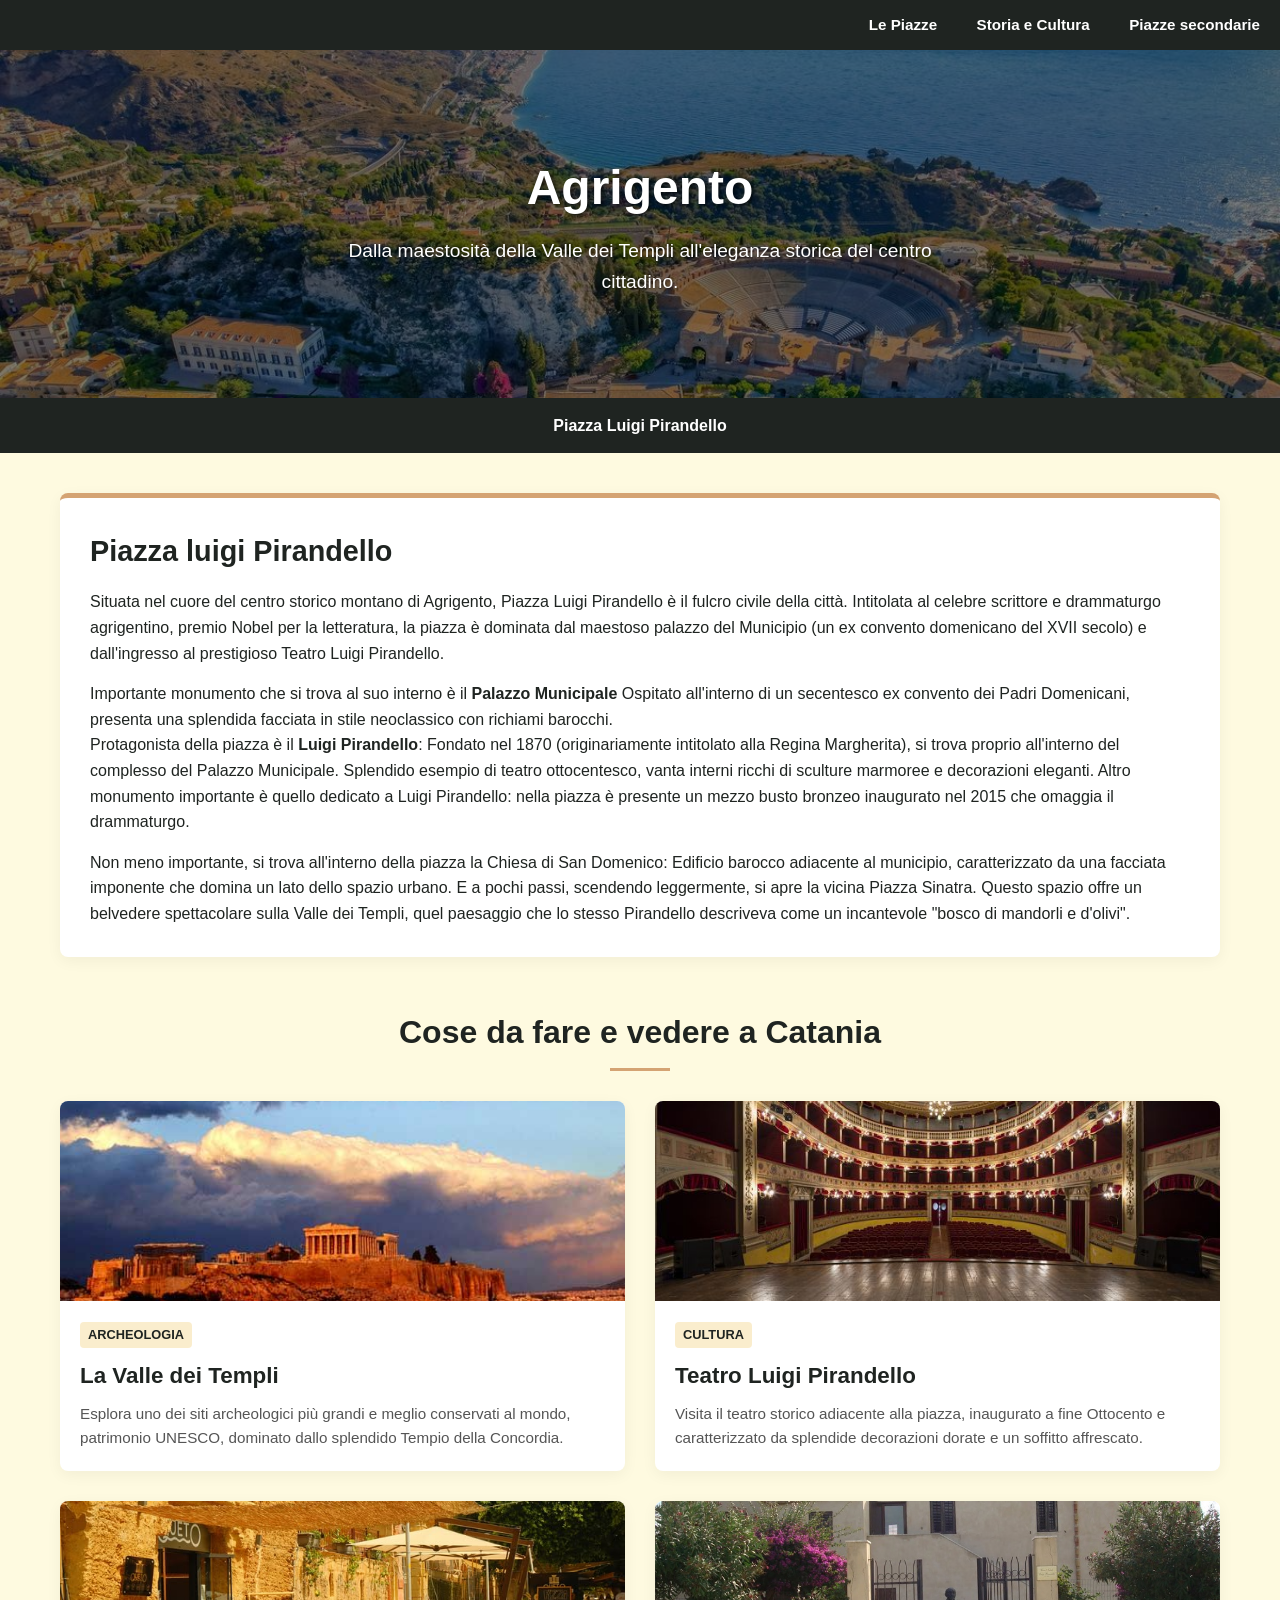
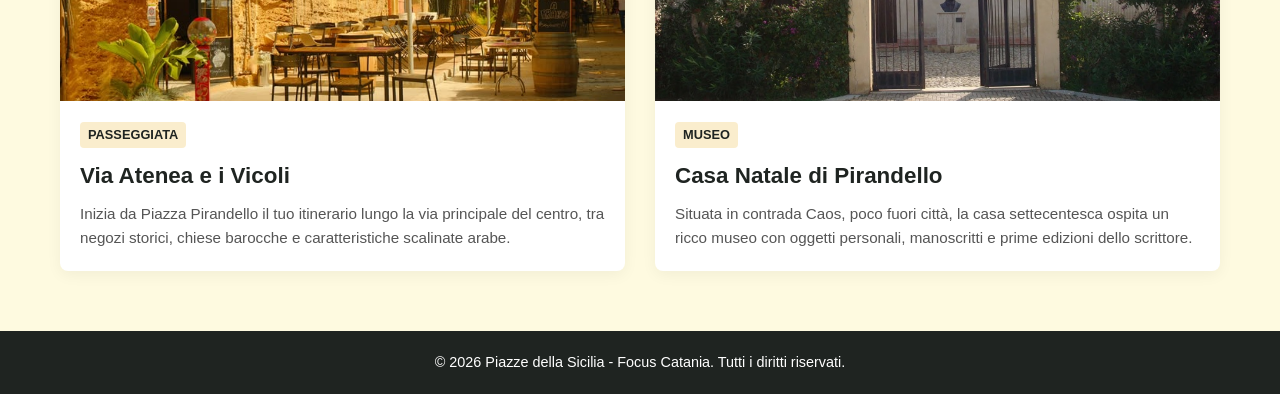
==== agrigento.html @ 160900ef "nuova pagina" ====
<!DOCTYPE html>
<html lang="it">
<head>
    <meta charset="UTF-8">
    <meta name="viewport" content="width=device-width, initial-scale=1.0">
    <link rel="stylesheet" href="style.css">
    <title>Agrigento e Piazza Pirandello - Guida Turistica</title>
</head>
<body>

    <div class="back-nav">
        <a href="index.html">Le Piazze</a>
        <a href="storia_cultura.html">Storia e Cultura</a>
        <a href="piazze_secondarie.html">Piazze secondarie</a>
    </div>

    <header>
        <h1>Agrigento</h1>
        <p>Dalla maestosità della Valle dei Templi all'eleganza storica del centro cittadino.</p>
    </header>

    <nav>
        <a href="https://www.google.com/maps/place/Piazza+Luigi+Pirandello,+92100+Agrigento+AG/@37.3112704,13.5742264,17z/data=!3m1!4b1!4m6!3m5!1s0x1310825af2aae8b3:0xacb3b9726f690987!8m2!3d37.3112662!4d13.5768013!16s%2Fg%2F11xcn9781x?authuser=0&entry=ttu&g_ep=EgoyMDI2MTAyMC4wIKXMDSoASAFQAw%3D%3D" target="_blank" class="meta-link">Piazza Luigi Pirandello</a>
    </nav>

    <div class="container">
        
        <article class="main-showcase">
            <h2>Piazza luigi Pirandello</h2>
            <p style="margin-bottom: 15px;">Situata nel cuore del centro storico montano di Agrigento, Piazza Luigi Pirandello è il fulcro civile della città. Intitolata al celebre scrittore e drammaturgo agrigentino, premio Nobel per la letteratura, la piazza è dominata dal maestoso palazzo del Municipio (un ex convento domenicano del XVII secolo) e dall'ingresso al prestigioso Teatro Luigi Pirandello.</p>
            <p>Importante monumento che si trova al suo interno è il <strong>Palazzo Municipale</strong> Ospitato all'interno di un secentesco ex convento dei Padri Domenicani, presenta una splendida facciata in stile neoclassico con richiami barocchi.</p>
            <p style="margin-bottom: 15px;">Protagonista della piazza è il <strong>Luigi Pirandello</strong>: Fondato nel 1870 (originariamente intitolato alla Regina Margherita), si trova proprio all'interno del complesso del Palazzo Municipale. Splendido esempio di teatro ottocentesco, vanta interni ricchi di sculture marmoree e decorazioni eleganti. Altro monumento importante è quello dedicato a Luigi Pirandello: nella piazza è presente un mezzo busto bronzeo inaugurato nel 2015 che omaggia il drammaturgo.</p>
            <p>Non meno importante, si trova all'interno della piazza la Chiesa di San Domenico: Edificio barocco adiacente al municipio, caratterizzato da una facciata imponente che domina un lato dello spazio urbano. E a pochi passi, scendendo leggermente, si apre la vicina Piazza Sinatra. Questo spazio offre un belvedere spettacolare sulla Valle dei Templi, quel paesaggio che lo stesso Pirandello descriveva come un incantevole "bosco di mandorli e d'olivi". </p>
        </article>

        <h2 class="section-title">Cose da fare e vedere a Catania</h2>
        
        <div class="activities-grid">
            
            <div class="activity-card">
                <img src="img/valle dei templi.jpg" alt="Tempio della Concordia nella Valle dei Templi" class="activity-img">
                <div class="activity-info">
                    <span class="activity-tag">Archeologia</span>
                    <h3>La Valle dei Templi</h3>
                    <p>Esplora uno dei siti archeologici più grandi e meglio conservati al mondo, patrimonio UNESCO, dominato dallo splendido Tempio della Concordia.</p>
                </div>
            </div>

            <div class="activity-card">
                <img src="img/teatro_luigi_pirandello.jpg" alt="Interno del Teatro Luigi Pirandello" class="activity-img">
                <div class="activity-info">
                    <span class="activity-tag">Cultura</span>
                    <h3>Teatro Luigi Pirandello</h3>
                    <p>Visita il teatro storico adiacente alla piazza, inaugurato a fine Ottocento e caratterizzato da splendide decorazioni dorate e un soffitto affrescato.</p>
                </div>
            </div>

            <div class="activity-card">
                <img src="img/via_atenea.jpg" alt="Scorcio di Via Atenea ad Agrigento" class="activity-img">
                <div class="activity-info">
                    <span class="activity-tag">Passeggiata</span>
                    <h3>Via Atenea e i Vicoli</h3>
                    <p>Inizia da Piazza Pirandello il tuo itinerario lungo la via principale del centro, tra negozi storici, chiese barocche e caratteristiche scalinate arabe.</p>
                </div>
            </div>

            <div class="activity-card">
                <img src="img/casa_pirandello.jpg" alt="Casa natale di Luigi Pirandello in contrada Caos" class="activity-img">
                <div class="activity-info">
                    <span class="activity-tag">Museo</span>
                    <h3>Casa Natale di Pirandello</h3>
                    <p>Situata in contrada Caos, poco fuori città, la casa settecentesca ospita un ricco museo con oggetti personali, manoscritti e prime edizioni dello scrittore.</p>
                </div>
            </div>

        </div>
    </div>

    <footer>
        <p>&copy; 2026 Piazze della Sicilia - Focus Catania. Tutti i diritti riservati.</p>
    </footer>

</body>
</html>
---- style.css ----
:root {
    --primary: #d4a373;
    --secondary: #faedcd;
    --dark: #1f2421;
    --light: #fefae0;
    --accent: #e63946;
}

* {
    box-sizing: border-box;
    margin: 0;
    padding: 0;
    font-family: 'Segoe UI', Tahoma, Geneva, Verdana, sans-serif;
}

body {
    background-color: var(--light);
    color: var(--dark);
    line-height: 1.6;
}

header {
    background: linear-gradient(rgba(0,0,0,0.5), rgba(0,0,0,0.5)), url(img/11c6f266a83969be8e8ba2b69458337f.jpg) no-repeat center center/cover;
    color: white;
    text-align: center;
    padding: 100px 20px;
}

header h1 {
    font-size: 3rem;
    margin-bottom: 10px;
    text-shadow: 2px 2px 4px rgba(0,0,0,0.6);
}

header p {
    font-size: 1.2rem;
    max-width: 600px;
    margin: 0 auto;
    text-shadow: 1px 1px 3px rgba(0,0,0,0.6);
}

nav {
    background-color: var(--dark);
    padding: 15px;
    position: sticky;
    top: 0;
    z-index: 100;
    text-align: center;
}

nav a {
    color: white;
    text-decoration: none;
    margin: 0 15px;
    font-weight: bold;
    transition: color 0.3s;
}

nav a:hover {
    color: var(--primary);
}

.back-nav {
    background-color: var(--dark);
    padding: 12px;
    text-align: right;
    padding-right: 20px;
    border-bottom: rgba(255, 255, 255, 0.1);
}

.back-nav a {
    color: white;
    text-decoration: none;
    font-weight: bold;
    font-size: 0.95rem;
    display: inline-flex;
    align-items: center;
    transition: color 0.3s;
    margin-left: 35px;
}

.back-nav a:hover {
    color: var(--primary);
}

.container {
    max-width: 1200px;
    margin: 40px auto;
    padding: 0 20px;
}

.intro {
    text-align: center;
    margin-bottom: 50px;
}

.intro h2 {
    font-size: 2.2rem;
    color: var(--primary);
    margin-bottom: 15px;
}

footer {
    background-color: var(--dark);
    color: white;
    text-align: center;
    padding: 20px;
    margin-top: 60px;
    font-size: 0.9rem;
}

.places-list {
    list-style: none;
}

.place-item {
background-color: white;
    border-radius: 8px;
    overflow: hidden;
    box-shadow: 0 4px 15px rgba(0,0,0,0.05);
    margin-bottom: 40px;
    border-left: 5px solid var(--primary);
    transition: transform 0.3s, box-shadow 0.3s; 
}

.place-item:hover {
    transform: translateY(-4px);
    box-shadow: 0 8px 25px rgba(0,0,0,0.1);
}

.place-img {
    width: 100%;
    height: 180px; 
    object-fit: cover;
}

.place-content {
    padding: 25px;
    display: flex;
    flex-direction: column;
    justify-content: center; 
}

.place-title {
    font-size: 1.8rem;
    color: var(--dark);
    margin-bottom: 10px;
}

.place-meta {
    font-weight: bold;
    color: var(--accent);
    margin-bottom: 15px;
    font-size: 0.95rem;
    text-transform: uppercase;
    letter-spacing: 1px;
}

.place-desc {
    font-size: 1.05rem;
    color: #4a4a4a;
}

.card-link {
    text-decoration: none;
    color: inherit; 
    display: flex;
    flex-direction: column; 
    width: 100%;
    height: 100%;
    padding: 25px; 
}

.card-block {
    display: flex;
    flex-direction: column; /* Layout verticale di base per smartphone */
    width: 100%;
    height: 100%;
}

.meta-city {
    font-weight: bold;
    color: var(--accent);
    font-size: 0.95rem;
    text-transform: uppercase;
    letter-spacing: 1px;
}

.main-showcase {
    background-color: white;
    padding: 30px;
    border-radius: 8px;
    box-shadow: 0 4px 15px rgba(0,0,0,0.05);
    margin-bottom: 50px;
    border-top: 5px solid var(--primary);
}

.main-showcase h2 {
    color: var(--dark);
    margin-bottom: 15px;
    font-size: 1.8rem;
}

.section-title {
    font-size: 2rem;
    color: var(--dark);
    text-align: center;
    margin-bottom: 30px;
    position: relative;
}

.section-title::after {
    content: '';
    display: block;
    width: 60px;
    height: 3px;
    background-color: var(--primary);
    margin: 10px auto 0;
}

.activities-grid {
    display: flex;
    flex-direction: column;
    gap: 25px;
}

.activity-card {
    background-color: white;
    border-radius: 8px;
    overflow: hidden;
    box-shadow: 0 4px 15px rgba(0,0,0,0.05);
    display: flex;
    flex-direction: column;
}

.activity-img {
    width: 100%;
    height: 200px;
    object-fit: cover;
}

.activity-info {
    padding: 20px;
}

.activity-tag {
    display: inline-block;
    background-color: var(--secondary);
    color: var(--dark);
    padding: 3px 8px;
    font-size: 0.8rem;
    font-weight: bold;
    border-radius: 4px;
    margin-bottom: 10px;
    text-transform: uppercase;
}

.activity-info h3 {
    font-size: 1.4rem;
    margin-bottom: 8px;
    color: var(--dark);
}

.activity-info p {
    color: #555;
    font-size: 0.95rem;
}

.intro-culture {
    background-color: white;
    padding: 35px;
    border-radius: 8px;
    box-shadow: 0 4px 15px rgba(0,0,0,0.05);
    margin-bottom: 50px;
    border-top: 5px solid var(--primary);
    text-align: center;
}

.intro-culture h2 {
    margin-bottom: 15px;
    color: var(--dark);
}

.timeline {
    position: relative;
    margin: 40px 0;
    padding-left: 30px;
    border-left: 4px solid var(--primary);
}

.timeline-item {
    position: relative;
    margin-bottom: 40px;
    background-color: white;
    padding: 25px;
    border-radius: 8px;
    box-shadow: 0 4px 15px rgba(0,0,0,0.05);
}

.timeline-item::before {
    content: '';
    position: absolute;
    left: -39px;
    top: 28px;
    background-color: var(--accent);
    width: 14px;
    height: 14px;
    border-radius: 50%;
    border: 3px solid white;
    box-shadow: 0 0 0 4px var(--secondary);
}

.timeline-era {
    display: inline-block;
    background-color: var(--secondary);
    color: var(--dark);
    padding: 4px 10px;
    font-size: 0.85rem;
    font-weight: bold;
    border-radius: 4px;
    margin-bottom: 10px;
    text-transform: uppercase;
}

.timeline-item h3 {
    font-size: 1.5rem;
    color: var(--dark);
}

.timeline-item p {
    color: #4a4a4a;
    font-size: 1.02rem;
}

.connection-box {
    margin-top: 15px;
    padding-top: 15px;
    border-top: 1px dashed #e0e0e0;
    font-size: 0.95rem;
    color: #777;
    font-style: italic;
}

.mb-15 {
    margin-bottom: 15px;
}

@media (min-width: 768px) {

    .card-link {
        flex-direction: row; 
    }

    .card-block {
        flex-direction: row; 
        height: 220px;
        align-items: stretch;
    }

    .place-img {
        width: 220px; 
        height: 220px; 
        flex-shrink: 0; 
        border-radius: 4px;
    }

    .activities-grid {
        display: grid;
        grid-template-columns: repeat(2, 1fr);
        gap: 30px;
    }
}
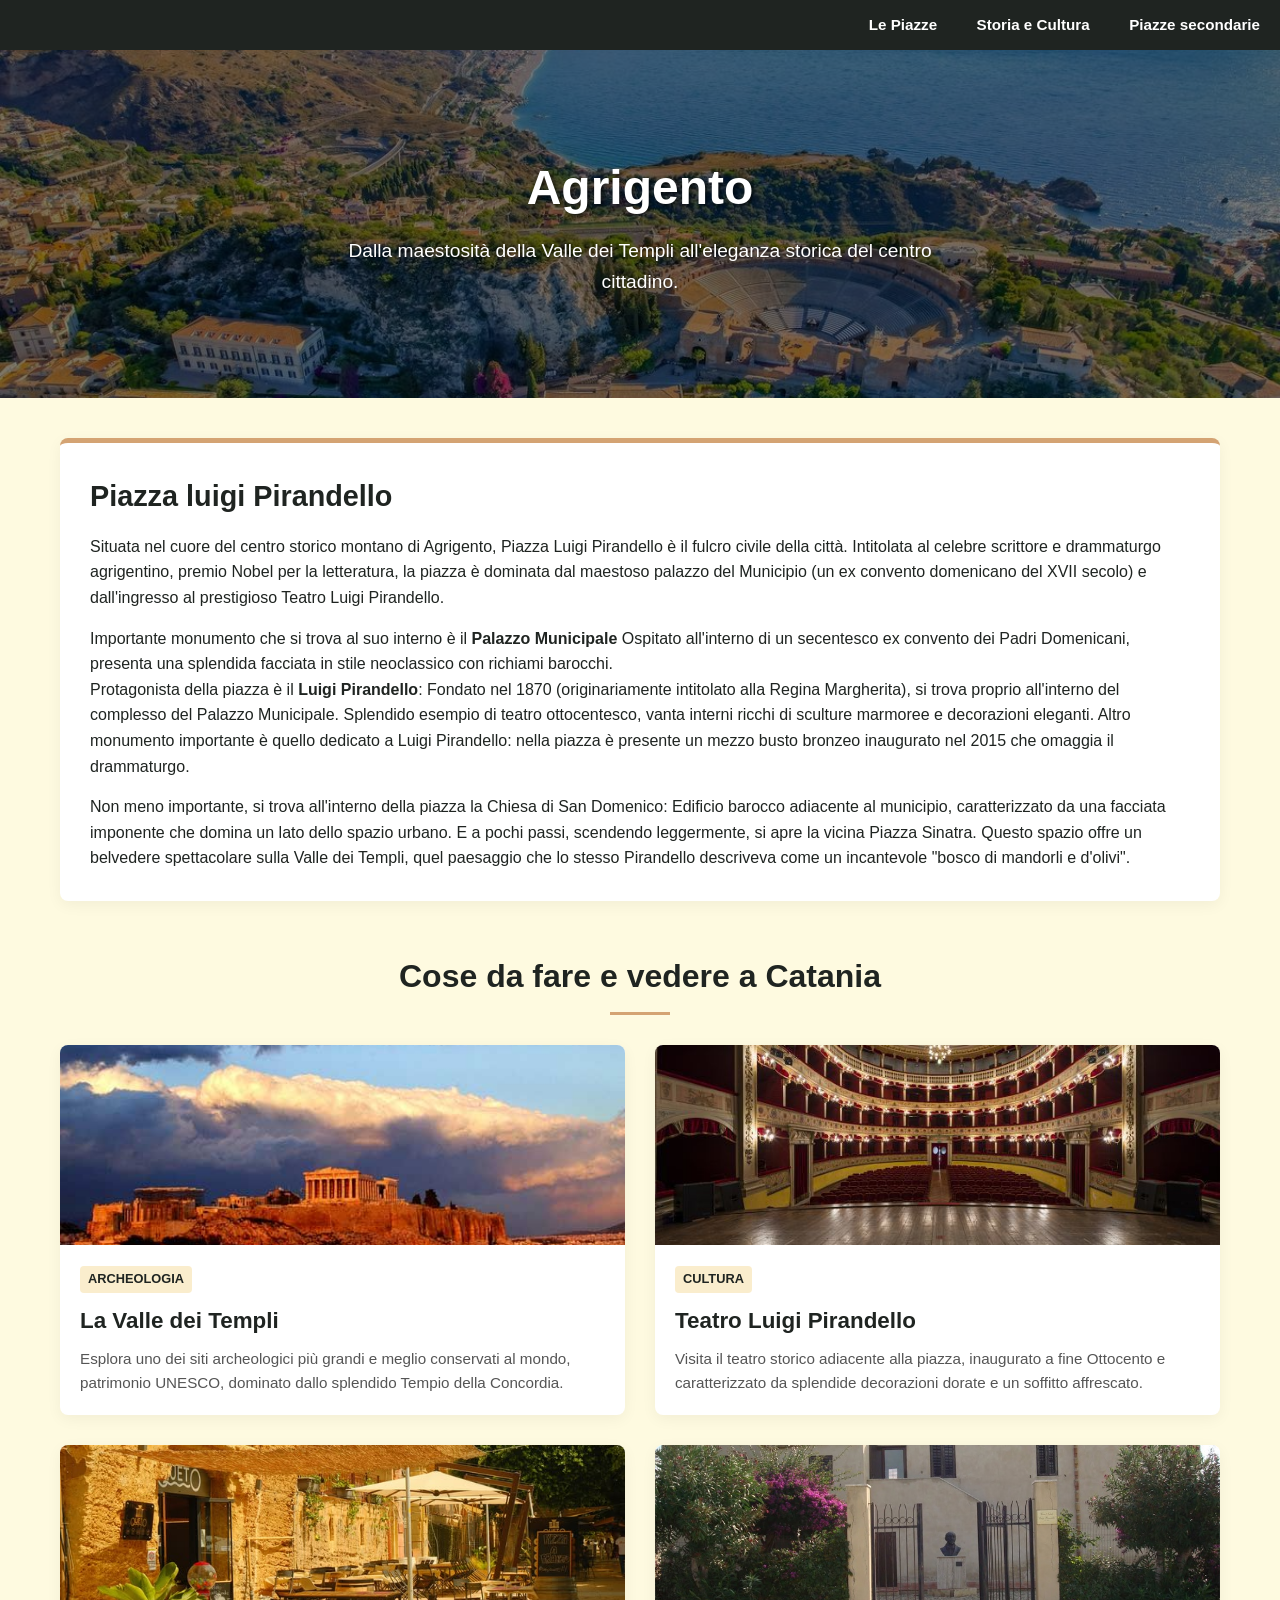
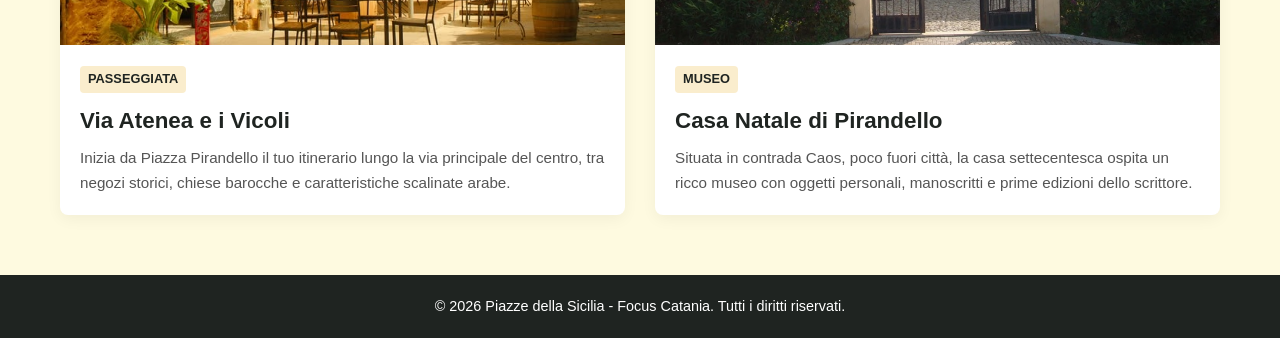
==== commit d13f1bce: "modifica nav" ====
--- a/agrigento.html
+++ b/agrigento.html
@@ -18,10 +18,6 @@
         <h1>Agrigento</h1>
         <p>Dalla maestosità della Valle dei Templi all'eleganza storica del centro cittadino.</p>
     </header>
-
-    <nav>
-        <a href="https://www.google.com/maps/place/Piazza+Luigi+Pirandello,+92100+Agrigento+AG/@37.3112704,13.5742264,17z/data=!3m1!4b1!4m6!3m5!1s0x1310825af2aae8b3:0xacb3b9726f690987!8m2!3d37.3112662!4d13.5768013!16s%2Fg%2F11xcn9781x?authuser=0&entry=ttu&g_ep=EgoyMDI2MTAyMC4wIKXMDSoASAFQAw%3D%3D" target="_blank" class="meta-link">Piazza Luigi Pirandello</a>
-    </nav>
 
     <div class="container">
         
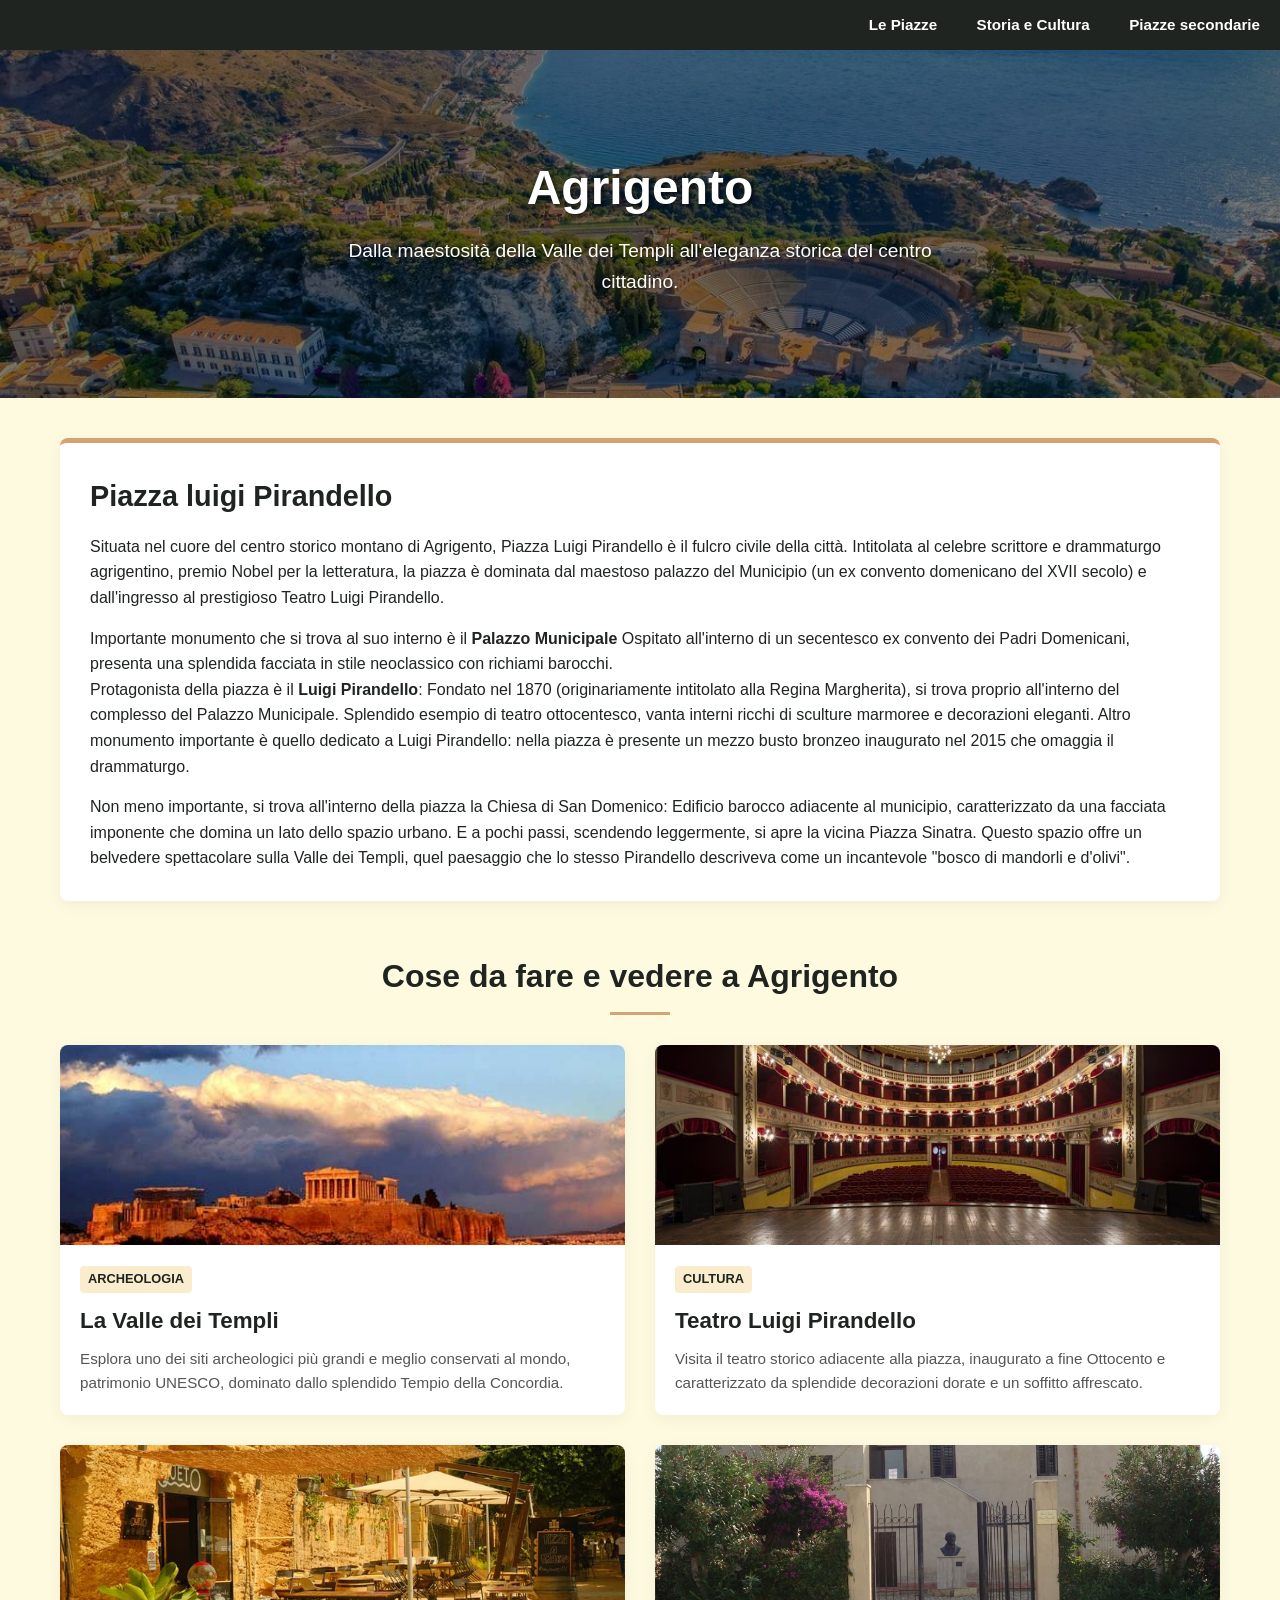
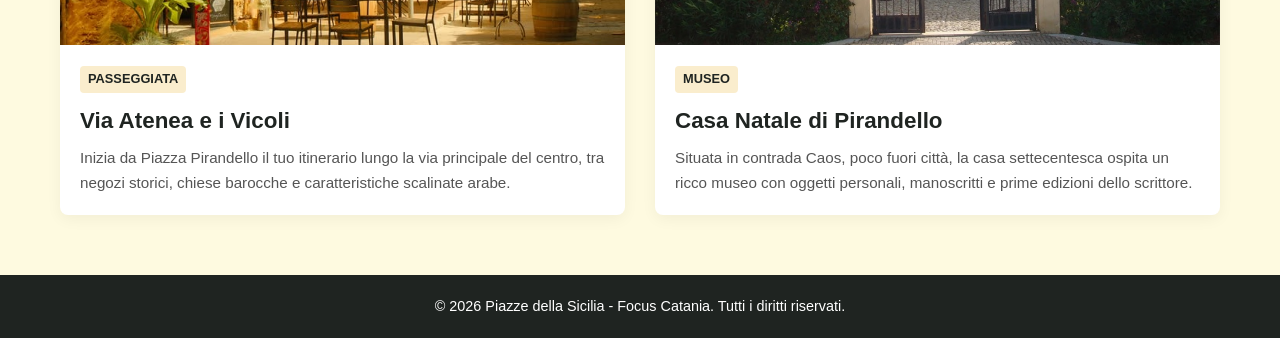
==== commit 7b27dc5e: "modifiche" ====
--- a/agrigento.html
+++ b/agrigento.html
@@ -29,7 +29,7 @@
             <p>Non meno importante, si trova all'interno della piazza la Chiesa di San Domenico: Edificio barocco adiacente al municipio, caratterizzato da una facciata imponente che domina un lato dello spazio urbano. E a pochi passi, scendendo leggermente, si apre la vicina Piazza Sinatra. Questo spazio offre un belvedere spettacolare sulla Valle dei Templi, quel paesaggio che lo stesso Pirandello descriveva come un incantevole "bosco di mandorli e d'olivi". </p>
         </article>
 
-        <h2 class="section-title">Cose da fare e vedere a Catania</h2>
+        <h2 class="section-title">Cose da fare e vedere a Agrigento</h2>
         
         <div class="activities-grid">
             
